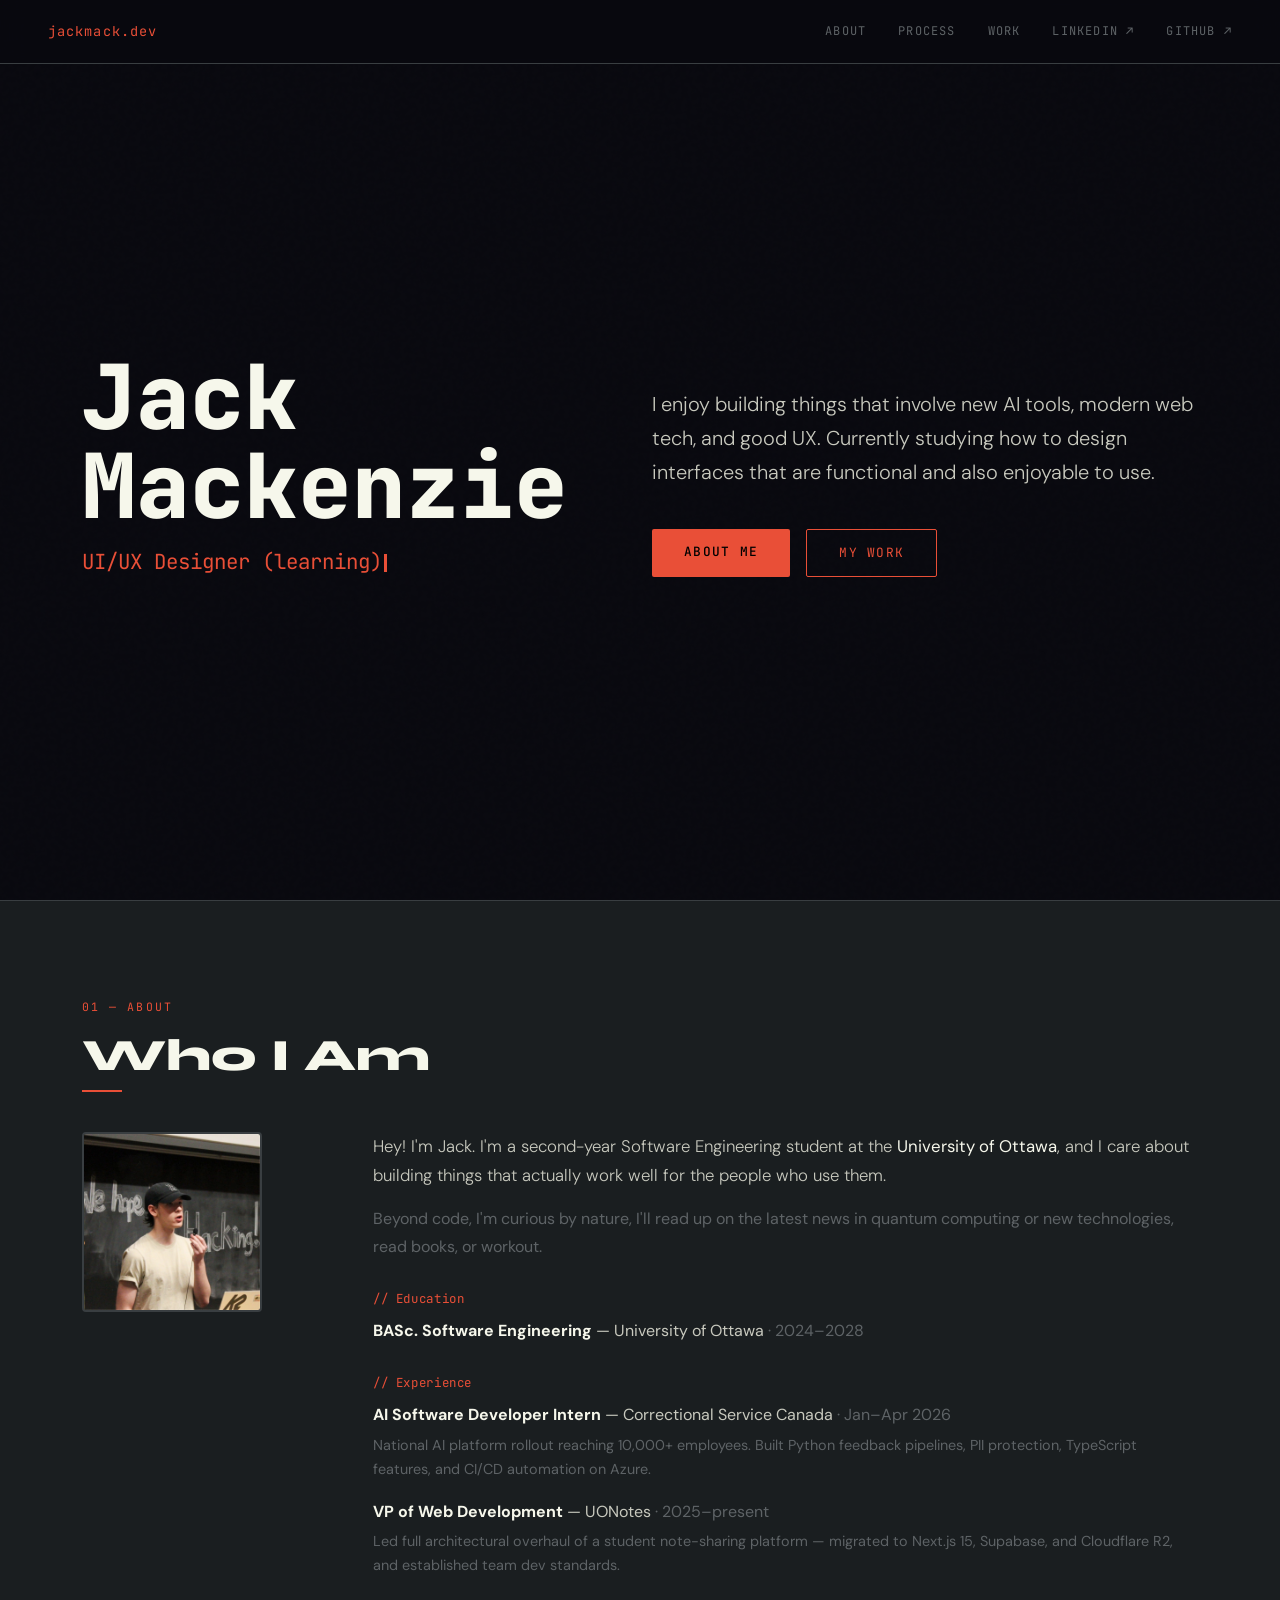
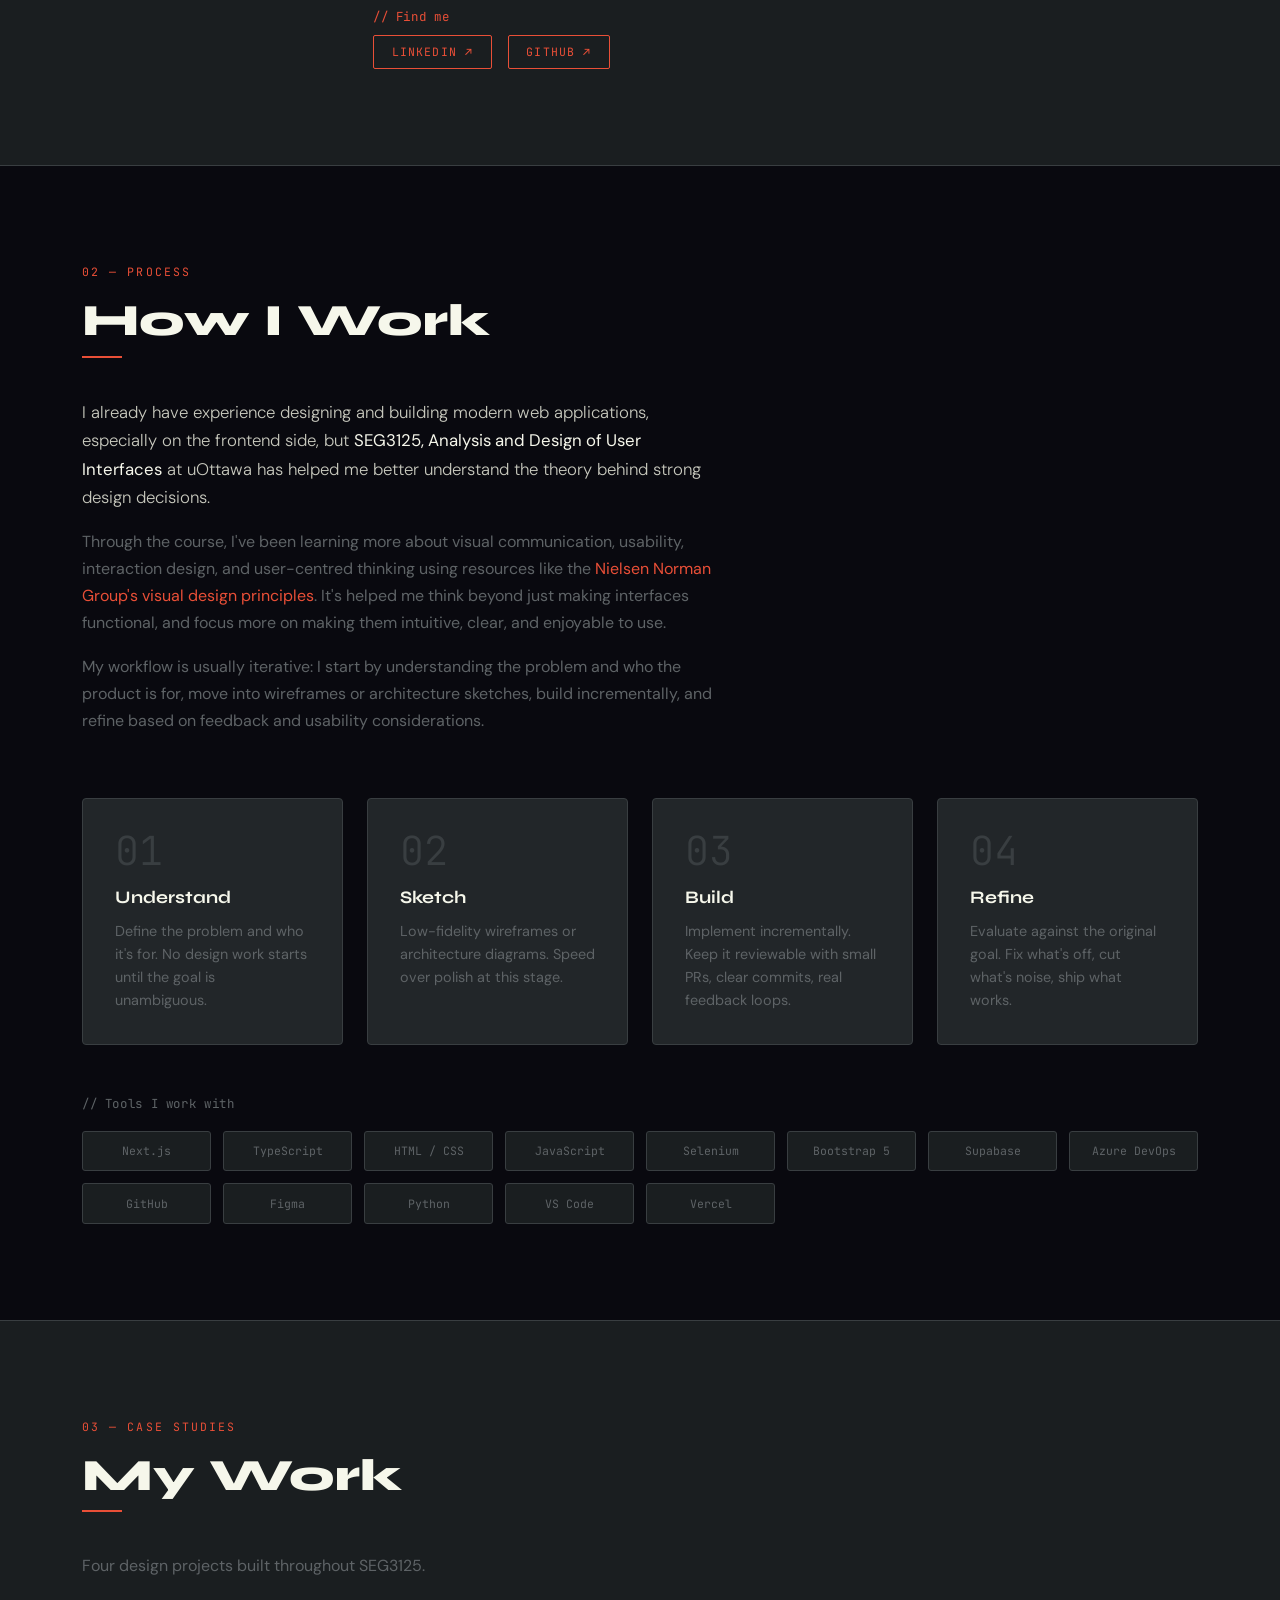
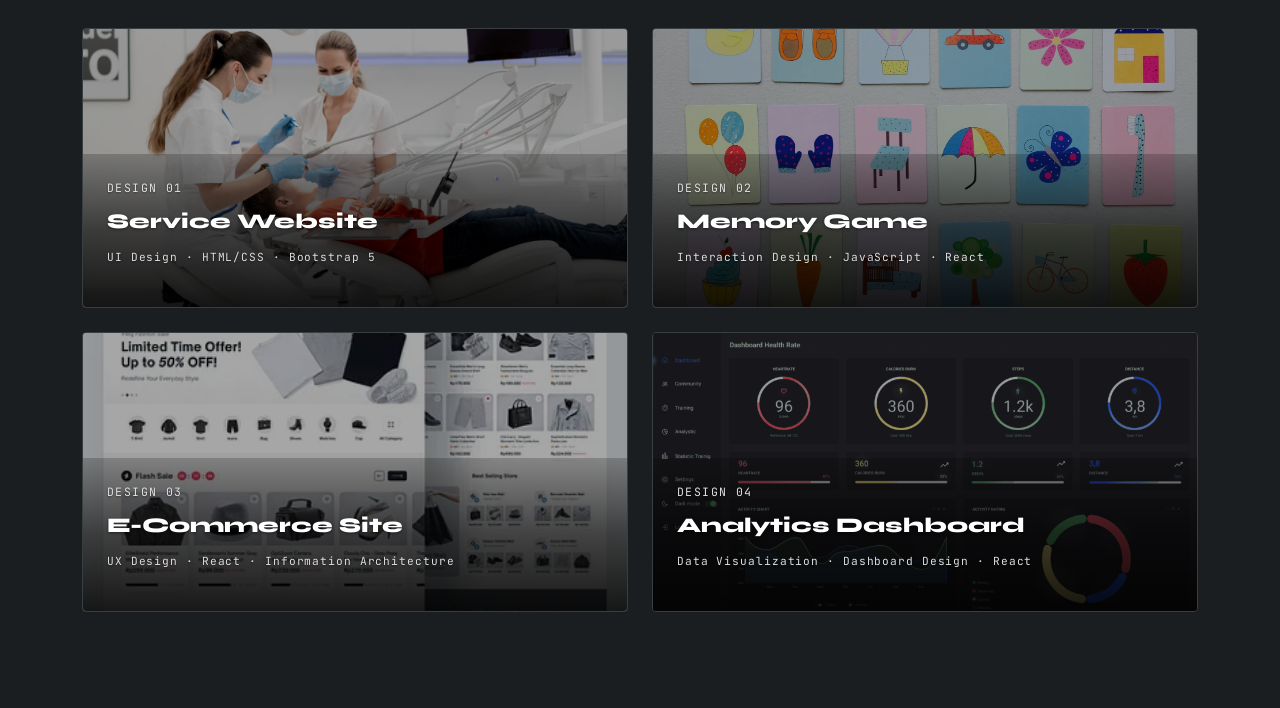
==== index.html @ a43621b4 "Rename index.HTML to index.html" ====
<!DOCTYPE html>
<html lang="en">
<head>
  <meta charset="UTF-8" />
  <meta name="viewport" content="width=device-width, initial-scale=1.0" />
  <title>Jack Mackenzie — UI/UX Portfolio</title>

  <!-- Bootstrap 5 -->
  <link href="https://cdn.jsdelivr.net/npm/bootstrap@5.3.3/dist/css/bootstrap.min.css" rel="stylesheet" />

  <!-- Google Fonts -->
  <link rel="preconnect" href="https://fonts.googleapis.com" />
  <link rel="preconnect" href="https://fonts.gstatic.com" crossorigin />
  <link href="https://fonts.googleapis.com/css2?family=Syne:wght@400;700;800&family=JetBrains+Mono:wght@300;400;500&family=DM+Sans:ital,wght@0,300;0,400;0,500;1,300&display=swap" rel="stylesheet" />

  <!-- Custom styles -->
  <link rel="stylesheet" href="css/styles.css" />
</head>

<body>

<!-- ── NAVBAR ── -->
<nav>
  <div class="nav-logo">jackmack.dev</div>
  <div class="nav-links">
    <a href="#about">About</a>
    <a href="#process">Process</a>
    <a href="#work">Work</a>
    <a href="https://www.linkedin.com/in/jack-mackenzie-/" target="_blank">LinkedIn ↗</a>
    <a href="https://github.com/JackM-1" target="_blank">GitHub ↗</a>
  </div>
</nav>

<!-- ── HERO ── -->
<section id="hero">
  <div class="container">
    <div class="row align-items-center">
      <!-- Left: name + typewriter -->
      <div class="col-lg-6">
        <h1 class="hero-name">Jack<br>Mackenzie</h1>
        <p class="hero-role">
          <span id="typewriter"></span><span class="cursor"></span>
        </p>
      </div>
      <!-- Right: bio + buttons -->
      <div class="col-lg-6">
        <p class="hero-bio">
          I enjoy building things that involve new AI tools, modern web tech, and good UX.
          Currently studying how to design interfaces that are functional and also 
          enjoyable to use.
        </p>
        <div class="d-flex gap-3 flex-wrap">
          <a href="#about" class="btn-accent">About Me</a>
          <a href="#work" class="btn-outline">My Work</a>
        </div>
      </div>
    </div>
  </div>
</section>

<!-- ── ABOUT ── -->
<section id="about">
  <div class="container">
    <p class="section-label">01 — About</p>
    <h2 class="section-title">Who I Am</h2>
    <div class="section-divider"></div>

    <div class="row align-items-start g-5">
      <div class="col-md-3 d-flex justify-content-center justify-content-md-start fade-in">
        <img src="images/profile.png" alt="Jack Mackenzie" class="about-avatar" />
      </div>

      <div class="col-md-9 fade-in">
        <p style="font-size:1.05rem; font-weight:300;">
          Hey! I'm Jack. I'm a second-year Software Engineering student at the
          <strong style="color:var(--heading)">University of Ottawa</strong>, and I care about
          building things that actually work well for the people who use them.
        </p>
        <p style="color:var(--muted);">
          Beyond code, I'm curious by nature, I'll read up on the latest news in quantum computing or new technologies,
          read books, or workout.
        </p>

        <!-- Education -->
        <div class="about-block">
          <p class="mono mb-2" style="color:var(--accent);">// Education</p>
          <p style="margin:0;"><strong style="color:var(--heading)">BASc. Software Engineering</strong> — University of Ottawa <span style="color:var(--muted);">· 2024–2028</span></p>
        </div>

        <!-- Work history -->
        <div class="about-block">
          <p class="mono mb-2" style="color:var(--accent);">// Experience</p>
          <p style="margin:0 0 0.25rem;"><strong style="color:var(--heading)">AI Software Developer Intern</strong> — Correctional Service Canada <span style="color:var(--muted);">· Jan–Apr 2026</span></p>
          <p style="color:var(--muted); font-size:0.9rem; margin:0 0 1rem;">National AI platform rollout reaching 10,000+ employees. Built Python feedback pipelines, PII protection, TypeScript features, and CI/CD automation on Azure.</p>
          <p style="margin:0 0 0.25rem;"><strong style="color:var(--heading)">VP of Web Development</strong> — UONotes <span style="color:var(--muted);">· 2025–present</span></p>
          <p style="color:var(--muted); font-size:0.9rem; margin:0;">Led full architectural overhaul of a student note-sharing platform — migrated to Next.js 15, Supabase, and Cloudflare R2, and established team dev standards.</p>
        </div>

        <!-- Links -->
        <div class="about-block">
          <p class="mono mb-2" style="color:var(--accent);">// Find me</p>
          <div class="d-flex gap-3 flex-wrap">
            <a href="https://www.linkedin.com/in/jack-mackenzie-/" target="_blank" class="btn-outline" style="padding:0.4rem 1.1rem; font-size:0.72rem;">LinkedIn ↗</a>
            <a href="https://github.com/JackM-1" target="_blank" class="btn-outline" style="padding:0.4rem 1.1rem; font-size:0.72rem;">GitHub ↗</a>
          </div>
        </div>
      </div>
    </div>
  </div>
</section>

<!-- ── HOW I WORK ── -->
<section id="process">
  <div class="container">
    <p class="section-label">02 — Process</p>
    <h2 class="section-title">How I Work</h2>
    <div class="section-divider"></div>

    <div class="row mb-5 fade-in">
      <div class="col-lg-7">
        <p style="font-size:1.05rem; font-weight:300; margin-bottom:1rem;">
          I already have experience designing and building modern web applications, especially
          on the frontend side, but
          <strong style="color:var(--heading)">SEG3125, Analysis and Design of User Interfaces</strong>
          at uOttawa has helped me better understand the theory behind strong design decisions.
        </p>
        <p style="color:var(--muted);">
          Through the course, I've been learning more about visual communication,
          usability, interaction design, and user-centred thinking using resources like the
          <a href="https://www.nngroup.com/articles/principles-visual-design/" target="_blank">
          Nielsen Norman Group's visual design principles</a>.
          It's helped me think beyond just making interfaces functional, and focus more on
          making them intuitive, clear, and enjoyable to use.
        </p>
        <p style="color:var(--muted);">
          My workflow is usually iterative: I start by understanding the problem and who the
          product is for, move into wireframes or architecture sketches, build incrementally,
          and refine based on feedback and usability considerations.
        </p>
      </div>
    </div>

    <div class="row g-4 mb-5">
      <div class="col-md-3 fade-in">
        <div class="work-card">
          <div class="work-card-num">01</div>
          <h4>Understand</h4>
          <p>Define the problem and who it's for. No design work starts until the goal is unambiguous.</p>
        </div>
      </div>
      <div class="col-md-3 fade-in">
        <div class="work-card">
          <div class="work-card-num">02</div>
          <h4>Sketch</h4>
          <p>Low-fidelity wireframes or architecture diagrams. Speed over polish at this stage.</p>
        </div>
      </div>
      <div class="col-md-3 fade-in">
        <div class="work-card">
          <div class="work-card-num">03</div>
          <h4>Build</h4>
          <p>Implement incrementally. Keep it reviewable with small PRs, clear commits, real feedback loops.</p>
        </div>
      </div>
      <div class="col-md-3 fade-in">
        <div class="work-card">
          <div class="work-card-num">04</div>
          <h4>Refine</h4>
          <p>Evaluate against the original goal. Fix what's off, cut what's noise, ship what works.</p>
        </div>
      </div>
    </div>

    <div class="fade-in">
      <p class="mono mb-3" style="color:var(--muted);">// Tools I work with</p>
      <div class="tool-grid">
        <div class="tool-item">Next.js</div>
        <div class="tool-item">TypeScript</div>
        <div class="tool-item">HTML / CSS</div>
        <div class="tool-item">JavaScript</div>
        <div class="tool-item">Selenium</div>
        <div class="tool-item">Bootstrap 5</div>
        <div class="tool-item">Supabase</div>
        <div class="tool-item">Azure DevOps</div>
        <div class="tool-item">GitHub</div>
        <div class="tool-item">Figma</div>
        <div class="tool-item">Python</div>
        <div class="tool-item">VS Code</div>
        <div class="tool-item">Vercel</div>
      </div>
    </div>
  </div>
</section>

<!-- ── CASE STUDIES ── -->
<section id="work">
  <div class="container">
    <p class="section-label">03 — Case Studies</p>
    <h2 class="section-title">My Work</h2>
    <div class="section-divider"></div>
    <p class="fade-in" style="color:var(--muted); max-width:500px; margin-bottom:3rem;">
      Four design projects built throughout SEG3125.
    </p>

    <div class="row g-4">
      <!-- Design 1: Service Website -->
      <div class="col-md-6 fade-in">
        <div class="case-card">
          <a href="coming-soon.html" class="case-link">
            <img src="images/dentist.png" alt="Service website placeholder" class="case-img">
            <div class="case-content">
              <p class="case-num">DESIGN 01</p>
              <p class="case-title">Service Website</p>
              <p class="case-type">UI Design · HTML/CSS · Bootstrap 5</p>
            </div>
          </a>
        </div>
      </div>

      <!-- Design 2: Memory Game -->
      <div class="col-md-6 fade-in">
        <div class="case-card">
          <a href="coming-soon.html" class="case-link">
            <img src="images/memory.png" alt="Memory game placeholder" class="case-img">
            <div class="case-content">
              <p class="case-num">DESIGN 02</p>
              <p class="case-title">Memory Game</p>
              <p class="case-type">Interaction Design · JavaScript · React</p>
            </div>
          </a>
        </div>
      </div>

      <!-- Design 3: E-Commerce Site -->
      <div class="col-md-6 fade-in">
        <div class="case-card">
          <a href="coming-soon.html" class="case-link">
            <img src="images/ecom.png" alt="E-commerce site placeholder" class="case-img">
            <div class="case-content">
              <p class="case-num">DESIGN 03</p>
              <p class="case-title">E-Commerce Site</p>
              <p class="case-type">UX Design · React · Information Architecture</p>
            </div>
          </a>
        </div>
      </div>

      <!-- Design 4: Analytics Dashboard -->
      <div class="col-md-6 fade-in">
        <div class="case-card">
          <a href="coming-soon.html" class="case-link">
            <img src="images/dashboard.png" alt="Analytics dashboard placeholder" class="case-img">
            <div class="case-content">
              <p class="case-num">DESIGN 04</p>
              <p class="case-title">Analytics Dashboard</p>
              <p class="case-type">Data Visualization · Dashboard Design · React</p>
            </div>
          </a>
        </div>
      </div>
    </div>
  </div>
</section>

<!-- Bootstrap 5 JS -->
<script src="https://cdn.jsdelivr.net/npm/bootstrap@5.3.3/dist/js/bootstrap.bundle.min.js"></script>

<!-- Custom JS -->
<script src="js/main.js"></script>

</body>
</html>
---- css/styles.css ----
/* ─── CSS VARIABLES ─── */
:root {
  --bg:        #09090f;
  --surface:   #1a1e20;
  --surface2:  #222629;
  --border:    #393e41;
  --accent:    #e94f37;
  --accent2:   #f6f7eb;
  --text:      #c8c9be;
  --muted:     #5e6366;
  --heading:   #f6f7eb;

  --font-display: 'Syne', sans-serif;
  --font-body:    'DM Sans', sans-serif;
  --font-mono:    'JetBrains Mono', monospace;
}

/* ─── BASE ─── */
*, *::before, *::after { box-sizing: border-box; }

html { scroll-behavior: smooth; }

body {
  background-color: var(--bg);
  color: var(--text);
  font-family: var(--font-body);
  font-size: 1rem;
  line-height: 1.7;
  overflow-x: hidden;
}

/* Subtle noise-grain overlay */
body::before {
  content: '';
  position: fixed;
  inset: 0;
  background-image: url("data:image/svg+xml,%3Csvg viewBox='0 0 200 200' xmlns='http://www.w3.org/2000/svg'%3E%3Cfilter id='n'%3E%3CfeTurbulence type='fractalNoise' baseFrequency='0.85' numOctaves='4' stitchTiles='stitch'/%3E%3C/filter%3E%3Crect width='100%25' height='100%25' filter='url(%23n)' opacity='0.03'/%3E%3C/svg%3E");
  pointer-events: none;
  z-index: 0;
  opacity: 0.4;
}

h1, h2, h3, h4 {
  font-family: var(--font-display);
  color: var(--heading);
}

a { color: var(--accent); text-decoration: none; }
a:hover { color: #fff; }

.mono {
  font-family: var(--font-mono);
  font-size: 0.78rem;
  letter-spacing: 0.05em;
}

/* ─── SCROLLBAR ─── */
::-webkit-scrollbar { width: 4px; }
::-webkit-scrollbar-track { background: var(--bg); }
::-webkit-scrollbar-thumb { background: var(--border); border-radius: 2px; }

/* ─── NAV ─── */
nav {
  position: fixed;
  top: 0; left: 0; right: 0;
  z-index: 999;
  display: flex;
  justify-content: space-between;
  align-items: center;
  padding: 1.25rem 3rem;
  background: rgba(9,9,15,0.75);
  backdrop-filter: blur(14px);
  border-bottom: 1px solid var(--border);
}

.nav-logo {
  font-family: var(--font-mono);
  font-size: 0.85rem;
  color: var(--accent);
  letter-spacing: 0.08em;
}

.nav-links { display: flex; gap: 2rem; }

.nav-links a {
  font-family: var(--font-mono);
  font-size: 0.75rem;
  color: var(--muted);
  letter-spacing: 0.1em;
  text-transform: uppercase;
  transition: color 0.2s;
}

.nav-links a:hover { color: var(--accent); }

/* ─── HERO ─── */
#hero {
  min-height: 100vh;
  display: flex;
  align-items: center;
  padding: 8rem 0 4rem;
  position: relative;
  overflow: hidden;
}

.hero-name {
  font-family: var(--font-mono);
  font-size: clamp(3rem, 7vw, 7rem);
  font-weight: 800;
  line-height: 1.0;
  margin-bottom: 0.75rem;
  color: var(--heading);
}

.hero-role {
  font-family: var(--font-mono);
  font-size: 1.3rem;
  color: var(--accent);
  margin-bottom: 2rem;
}

#typewriter {
  color: var(--accent) !important;
  -webkit-text-fill-color: var(--accent) !important;
}

.hero-role span { color: var(--accent2); }

.hero-bio {
  font-size: 1.25rem;
  color: var(--text);
  max-width: 580px;
  font-weight: 300;
  margin-bottom: 2.5rem;
}

.btn-accent {
  background: var(--accent);
  color: #000;
  font-family: var(--font-mono);
  font-size: 0.8rem;
  font-weight: 500;
  letter-spacing: 0.1em;
  text-transform: uppercase;
  padding: 0.75rem 2rem;
  border: none;
  border-radius: 2px;
  transition: all 0.2s;
  cursor: pointer;
  display: inline-block;
}

.btn-accent:hover {
  background: #fff;
  color: #000;
  transform: translateY(-2px);
}

.btn-outline {
  background: transparent;
  color: var(--accent);
  font-family: var(--font-mono);
  font-size: 0.8rem;
  letter-spacing: 0.1em;
  text-transform: uppercase;
  padding: 0.75rem 2rem;
  border: 1px solid var(--accent);
  border-radius: 2px;
  transition: all 0.2s;
  cursor: pointer;
  text-decoration: none;
  display: inline-block;
}

.btn-outline:hover {
  background: var(--accent);
  color: #000;
}

/* ─── SECTION SHARED ─── */
section { padding: 6rem 0; position: relative; }

.section-label {
  font-family: var(--font-mono);
  font-size: 0.72rem;
  color: var(--accent);
  letter-spacing: 0.18em;
  text-transform: uppercase;
  margin-bottom: 0.75rem;
}

.section-title {
  font-size: clamp(2rem, 4vw, 2.8rem);
  font-weight: 800;
  margin-bottom: 0.5rem;
}

.section-divider {
  width: 40px;
  height: 2px;
  background: var(--accent);
  margin-bottom: 2.5rem;
}

/* ─── ABOUT ─── */
#about {
  background: var(--surface);
  border-top: 1px solid var(--border);
  border-bottom: 1px solid var(--border);
}

.about-avatar {
  width: 180px;
  height: 180px;
  border-radius: 4px;
  border: 2px solid var(--border);
  object-fit: cover;
  flex-shrink: 0;
}

.tag-list { display: flex; flex-wrap: wrap; gap: 0.5rem; margin-top: 1.5rem; }

.about-block { margin-top: 1.75rem; }

.tag {
  font-family: var(--font-mono);
  font-size: 0.7rem;
  color: var(--heading);
  border: 1px solid rgba(246,247,235,0.2);
  background: rgba(246,247,235,0.05);
  padding: 0.2rem 0.7rem;
  border-radius: 2px;
  letter-spacing: 0.05em;
}

/* ─── HOW I WORK ─── */
.work-card {
  background: var(--surface2);
  border: 1px solid var(--border);
  border-radius: 4px;
  padding: 2rem;
  height: 100%;
  transition: border-color 0.25s, transform 0.25s;
}

.work-card:hover {
  border-color: var(--accent);
  transform: translateY(-4px);
}

.work-card-num {
  font-family: var(--font-mono);
  font-size: 2.5rem;
  font-weight: 300;
  color: var(--border);
  line-height: 1;
  margin-bottom: 1rem;
}

.work-card h4 {
  font-size: 1.1rem;
  font-weight: 700;
  margin-bottom: 0.75rem;
}

.work-card p {
  font-size: 0.9rem;
  color: var(--muted);
  line-height: 1.6;
  margin: 0;
}

.tool-grid {
  display: grid;
  grid-template-columns: repeat(auto-fill, minmax(120px, 1fr));
  gap: 0.75rem;
  margin-top: 1rem;
}

.tool-item {
  background: var(--surface);
  border: 1px solid var(--border);
  border-radius: 3px;
  padding: 0.6rem 1rem;
  font-family: var(--font-mono);
  font-size: 0.72rem;
  color: var(--muted);
  text-align: center;
  transition: all 0.2s;
}

.tool-item:hover {
  border-color: var(--accent);
  color: var(--accent);
}

/* ─── CASE STUDIES (legibility improved) ─── */
#work {
  background: var(--surface);
  border-top: 1px solid var(--border);
}

.case-card {
  position: relative;
  background: var(--surface2);
  border: 1px solid var(--border);
  border-radius: 4px;
  overflow: hidden;
  transition: all 0.3s;
  height: 280px;
}

/* Optional dark overlay over whole image for better text contrast */
.case-card::before {
  content: '';
  position: absolute;
  inset: 0;
  background: rgba(0, 0, 0, 0.35); /* darkens image slightly */
  z-index: 1;
  pointer-events: none;
}

.case-link {
  display: block;
  position: relative;
  width: 100%;
  height: 100%;
  text-decoration: none;
}

.case-img {
  width: 100%;
  height: 100%;
  object-fit: cover;
  display: block;
  transition: transform 0.3s ease;
}

.case-card:hover .case-img {
  transform: scale(1.02);
}

.case-card:hover {
  border-color: var(--accent);
  transform: translateY(-4px);
}

.case-content {
  position: absolute;
  bottom: 0;
  left: 0;
  right: 0;
  padding: 1.5rem;
  /* Stronger gradient overlay at bottom */
  background: linear-gradient(to top, rgba(0,0,0,0.85) 0%, rgba(0,0,0,0.6) 50%, rgba(0,0,0,0.2) 100%);
  pointer-events: none;
  z-index: 2;
}

.case-num {
  font-family: var(--font-mono);
  font-size: 0.72rem;
  color: #e0e0e0;
  letter-spacing: 0.12em;
  margin-bottom: 0.4rem;
  text-shadow: 0 1px 2px rgba(0,0,0,0.4);
}

.case-title {
  font-family: var(--font-display);
  font-size: 1.3rem;
  font-weight: 800;
  color: #ffffff;
  margin-bottom: 0.5rem;
  text-shadow: 0 1px 3px rgba(0,0,0,0.5);
}

.case-type {
  font-family: var(--font-mono);
  font-size: 0.7rem;
  color: #dddddd;
  letter-spacing: 0.08em;
  text-shadow: 0 1px 2px rgba(0,0,0,0.4);
}

/* ─── COMING SOON PAGE STYLES ─── */
.coming-soon {
  min-height: 100vh;
  display: flex;
  align-items: center;
  justify-content: center;
  padding: 2rem;
}

.coming-soon .container {
  text-align: center;
  max-width: 700px;
  position: relative;
  z-index: 1;
}

.coming-soon h1 {
  font-family: var(--font-display);
  font-size: clamp(2rem, 8vw, 4rem);
  color: var(--heading);
  margin-bottom: 1rem;
  font-weight: 800;
}

.coming-soon .accent {
  color: var(--accent);
}

.coming-soon p {
  font-size: 1rem;
  margin: 1.5rem 0 2rem;
  color: var(--text);
  line-height: 1.6;
}

.coming-soon .btn {
  background: var(--accent);
  color: #000;
  font-family: var(--font-mono);
  font-size: 0.8rem;
  letter-spacing: 0.1em;
  text-transform: uppercase;
  padding: 0.75rem 2rem;
  text-decoration: none;
  border-radius: 2px;
  transition: 0.2s;
  font-weight: 500;
  display: inline-block;
}

.coming-soon .btn:hover {
  background: #fff;
  transform: translateY(-2px);
}

.coming-soon .divider {
  width: 40px;
  height: 2px;
  background: var(--accent);
  margin: 1.5rem auto 0;
}

/* ─── ANIMATIONS ─── */
.fade-in {
  opacity: 0;
  transform: translateY(24px);
  transition: opacity 0.6s ease, transform 0.6s ease;
}

.fade-in.visible {
  opacity: 1;
  transform: translateY(0);
}

.cursor {
  display: inline-block;
  width: 3px;
  height: 0.85em;
  background: var(--accent);
  vertical-align: middle;
  margin-left: 2px;
  animation: blink 1s step-end infinite;
}

@keyframes blink { 50% { opacity: 0; } }

/* ─── RESPONSIVE ─── */
@media (max-width: 768px) {
  nav { padding: 1rem 1.5rem; }
  .nav-links { gap: 1.25rem; }
  .nav-links a { font-size: 0.68rem; }
  section { padding: 4rem 0; }
  .case-card { height: 220px; }
}

@media (max-width: 576px) {
  .nav-links { display: none; }
}
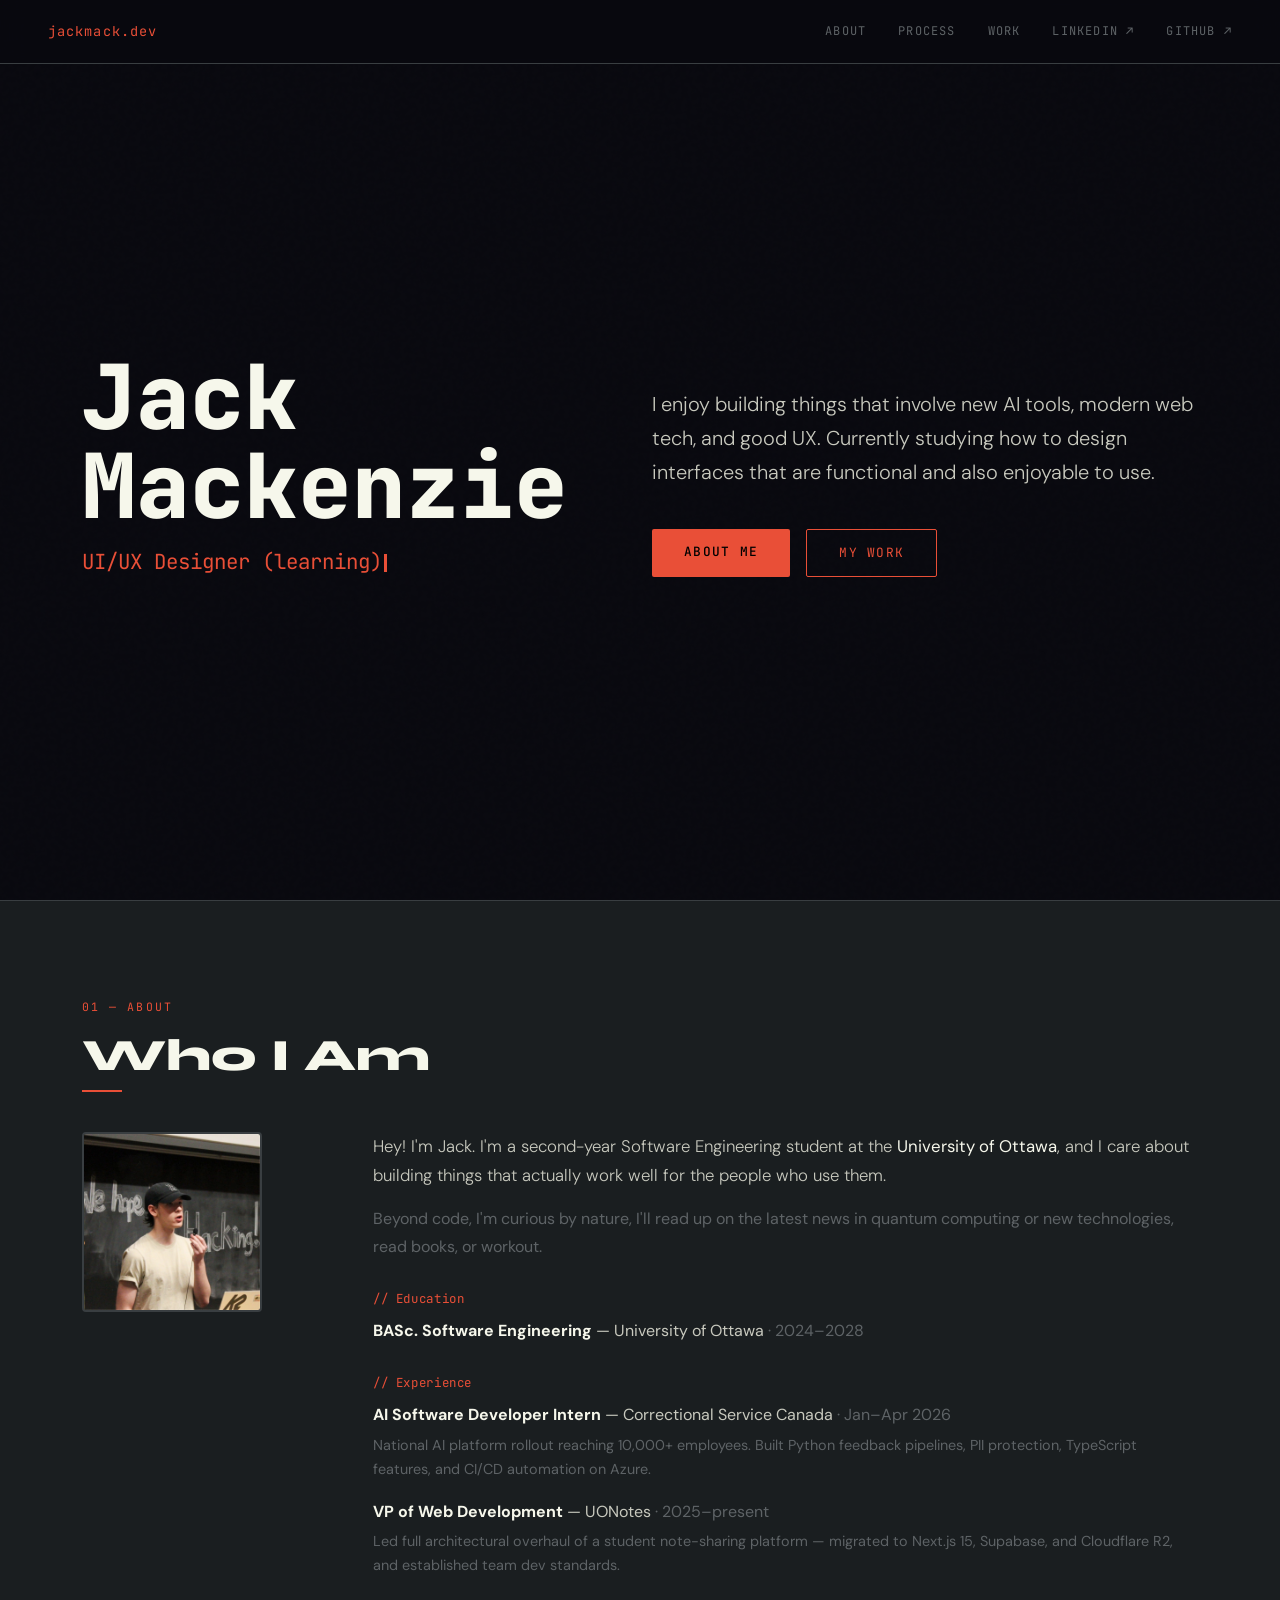
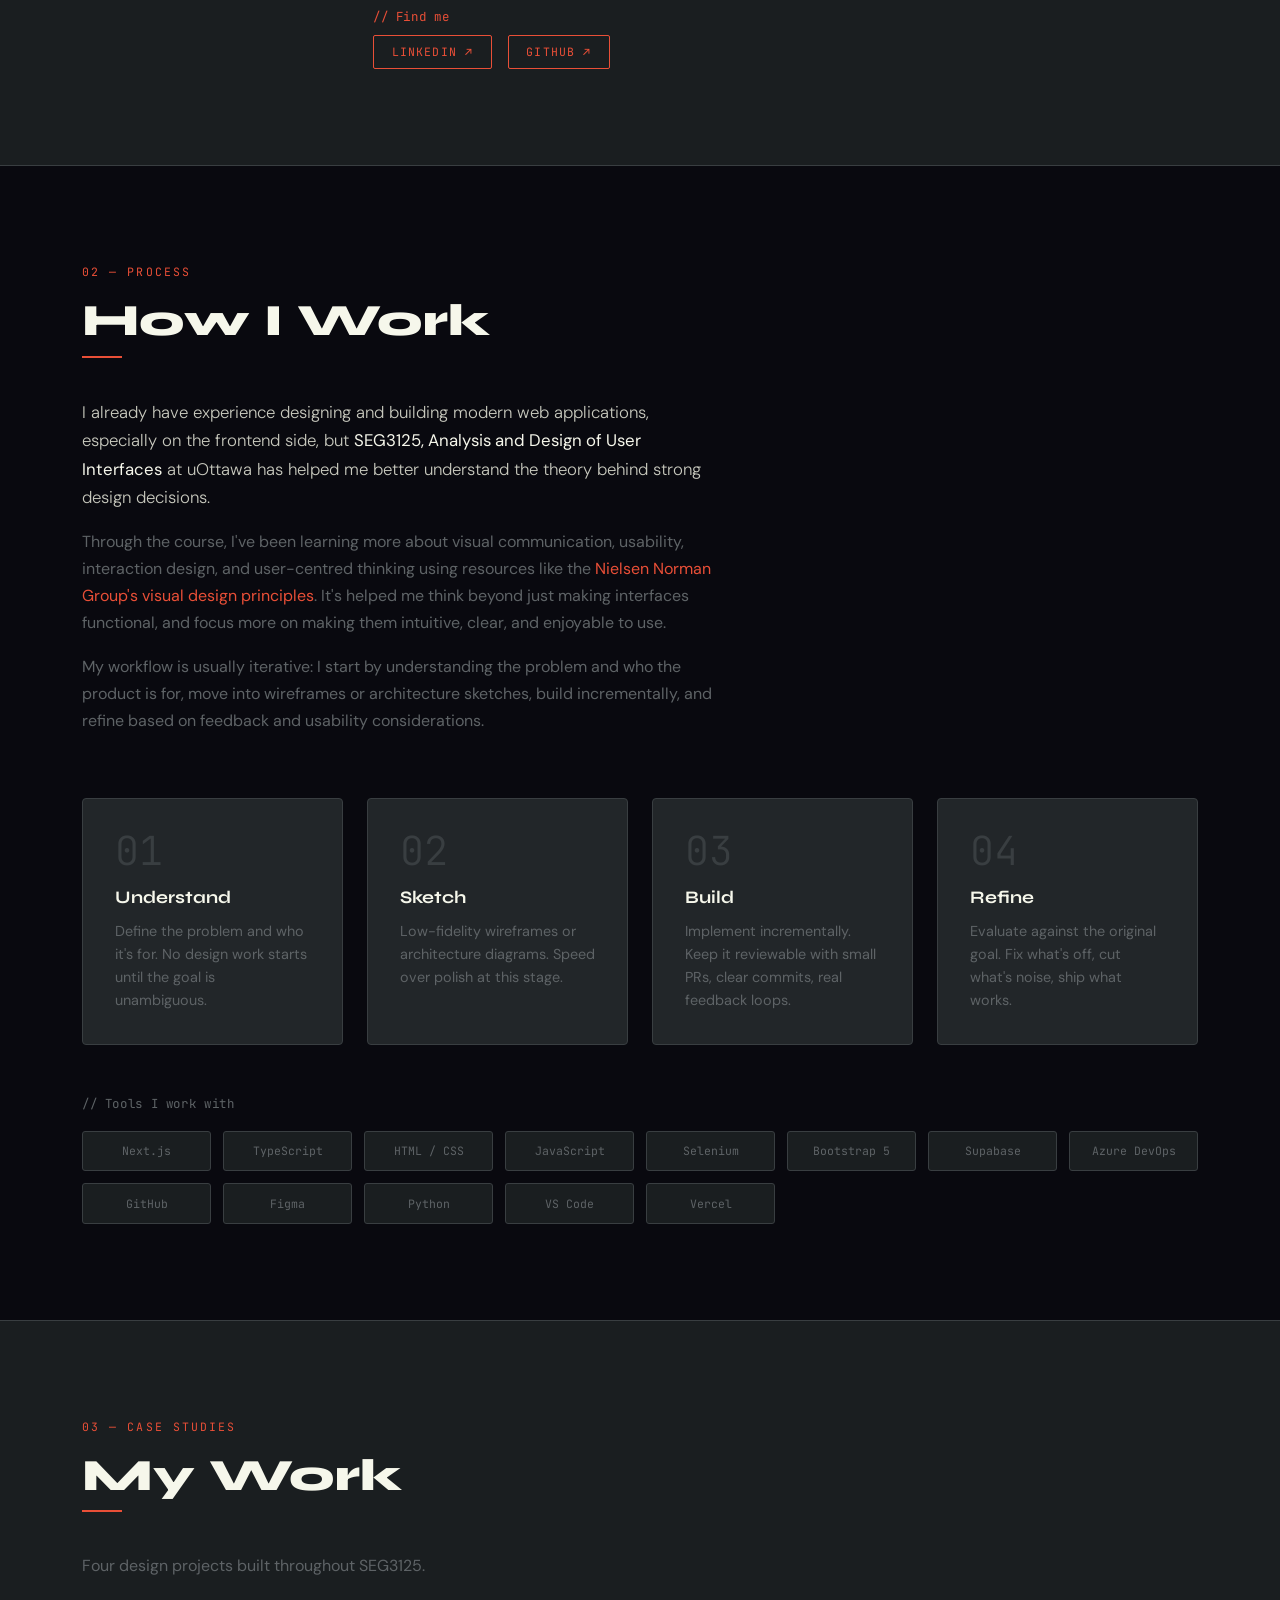
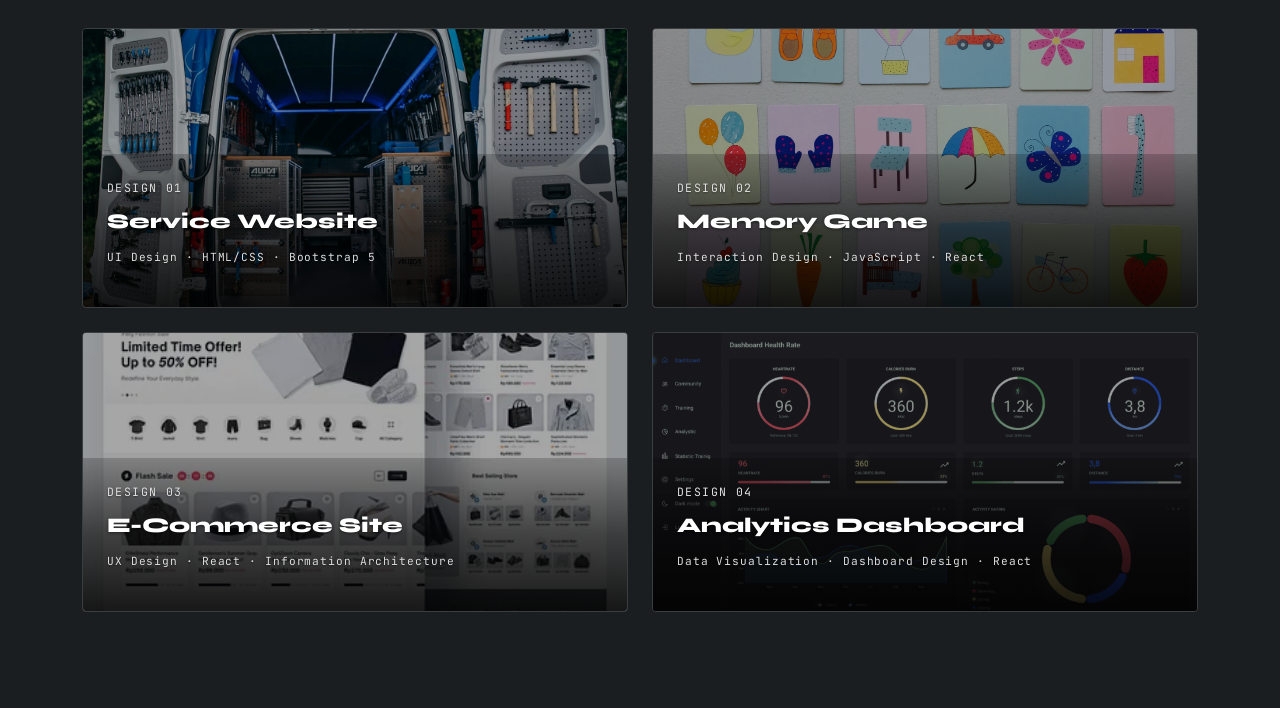
==== commit a9197d90: "link service website to cycleworks vercel" ====
--- a/index.html
+++ b/index.html
@@ -206,8 +206,8 @@
       <!-- Design 1: Service Website -->
       <div class="col-md-6 fade-in">
         <div class="case-card">
-          <a href="coming-soon.html" class="case-link">
-            <img src="images/dentist.png" alt="Service website placeholder" class="case-img">
+          <a href="https://cycleworks.vercel.app/" target="_blank" class="case-link">
+            <img src="images/bikeRepairVan.jpg" alt="Service website placeholder" class="case-img">
             <div class="case-content">
               <p class="case-num">DESIGN 01</p>
               <p class="case-title">Service Website</p>
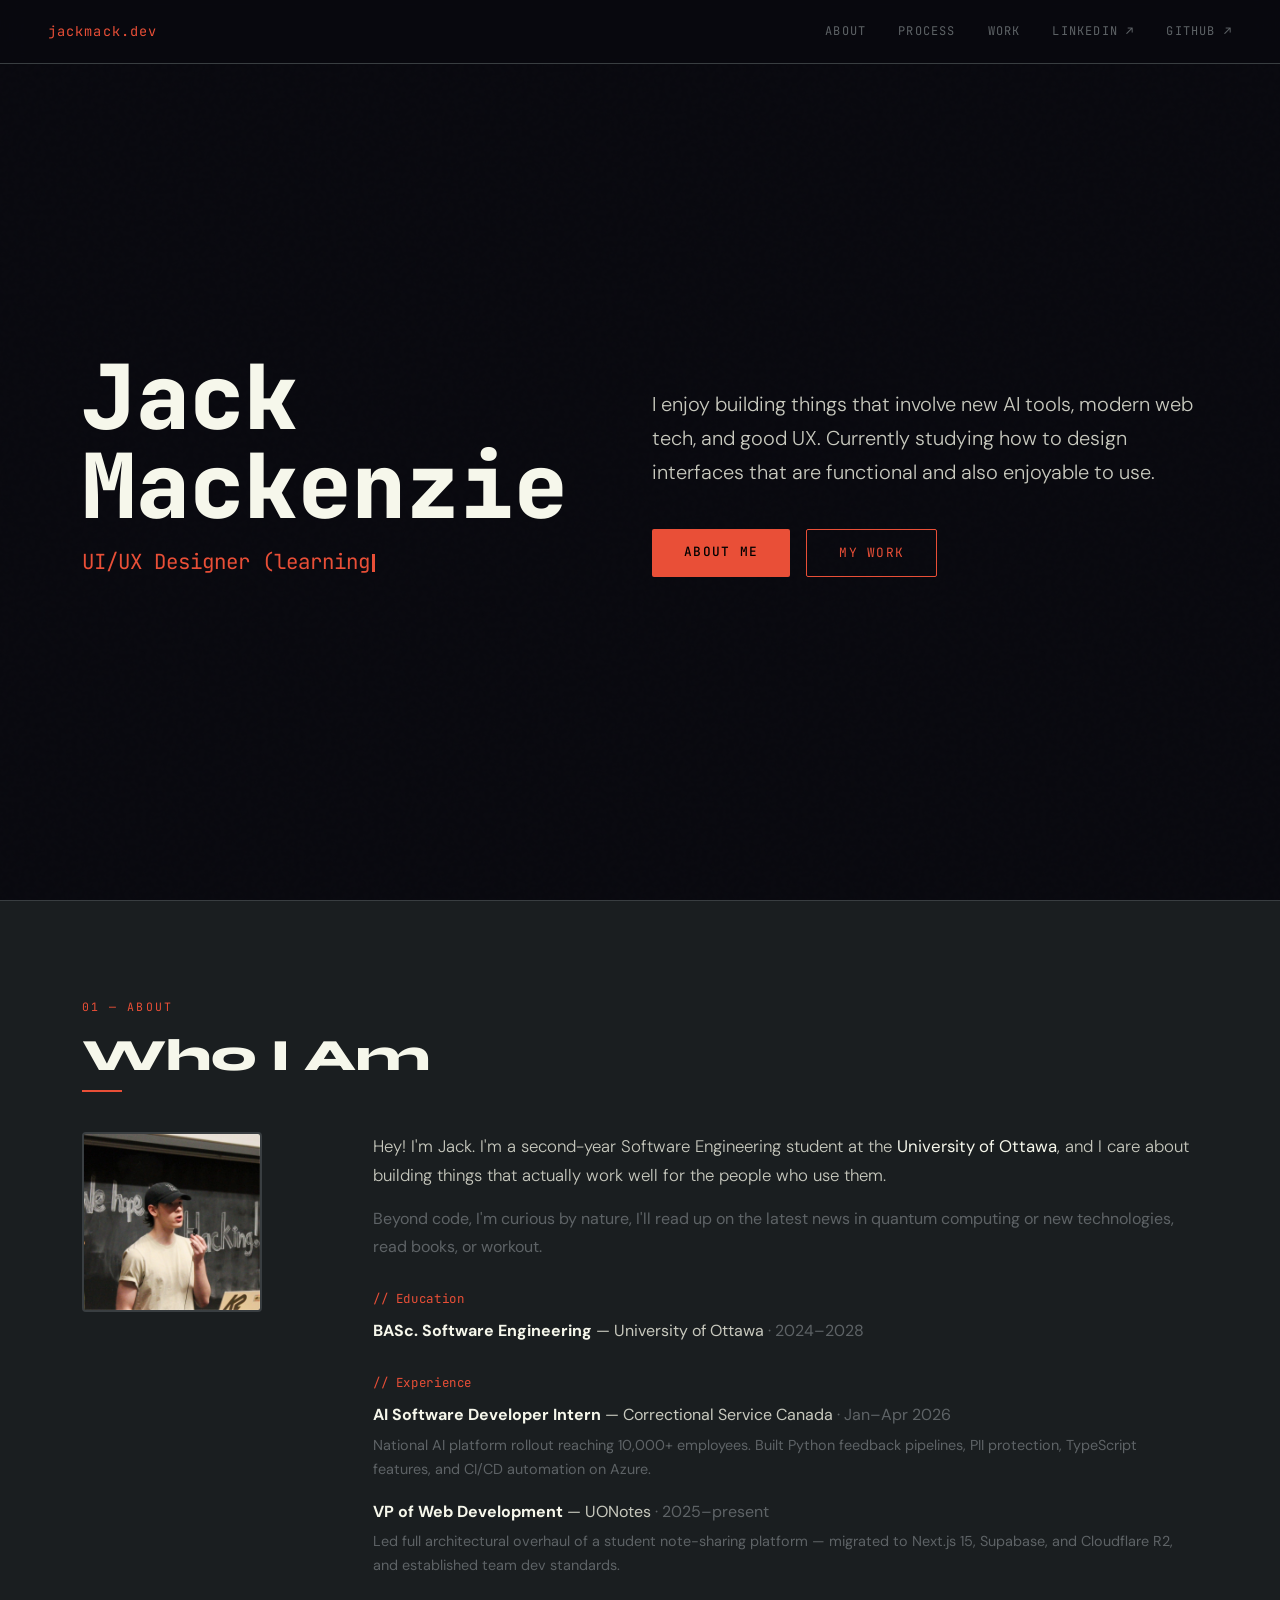
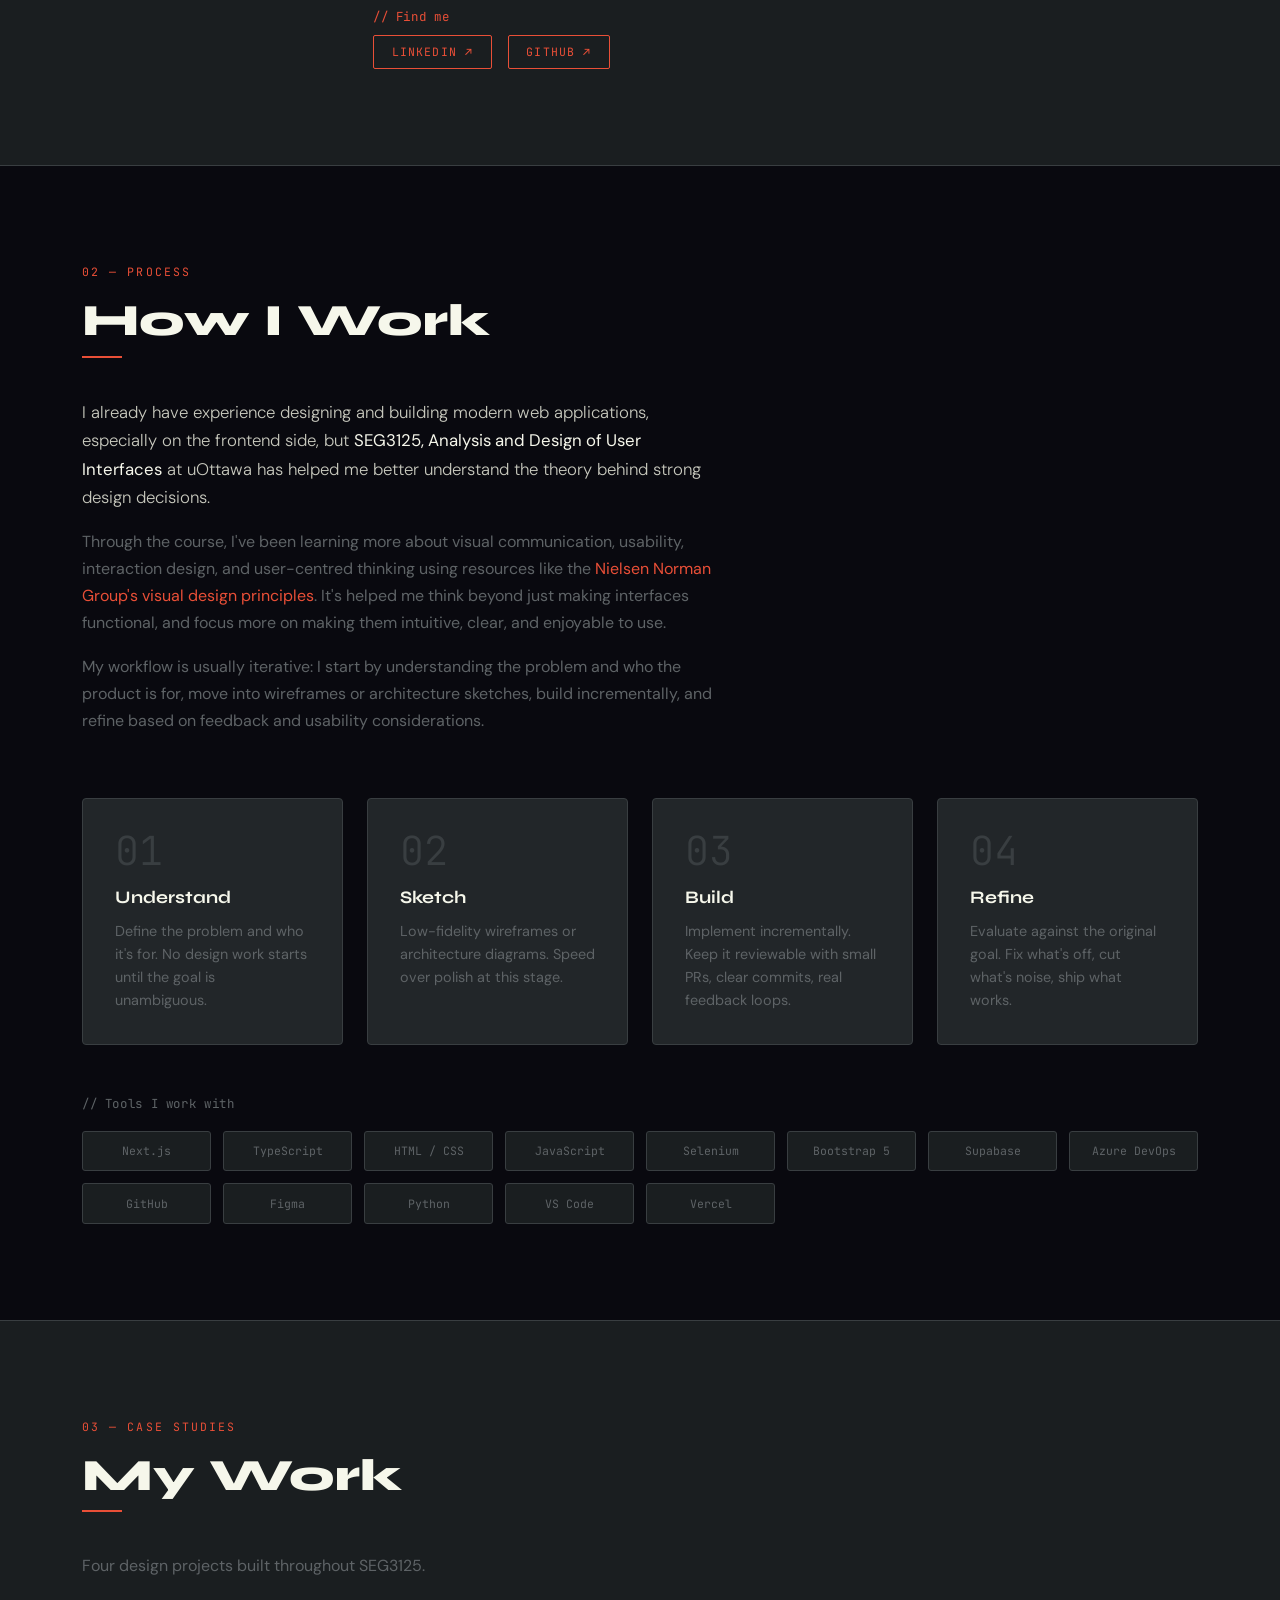
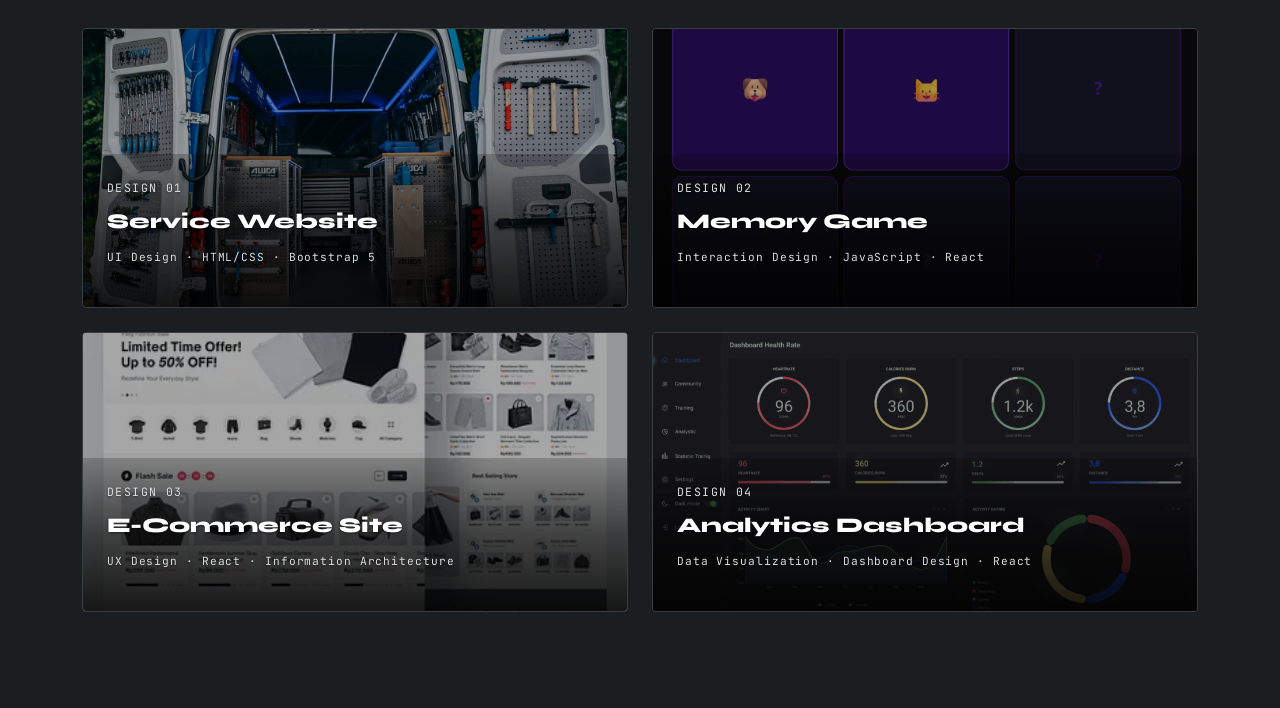
==== commit 716d1ec9: "Update index.html" ====
--- a/index.html
+++ b/index.html
@@ -220,7 +220,7 @@
       <!-- Design 2: Memory Game -->
       <div class="col-md-6 fade-in">
         <div class="case-card">
-          <a href="coming-soon.html" class="case-link">
+          <a href="https://match-madness-zeta.vercel.app/" target="_blank" class="case-link">
             <img src="images/memory.png" alt="Memory game placeholder" class="case-img">
             <div class="case-content">
               <p class="case-num">DESIGN 02</p>
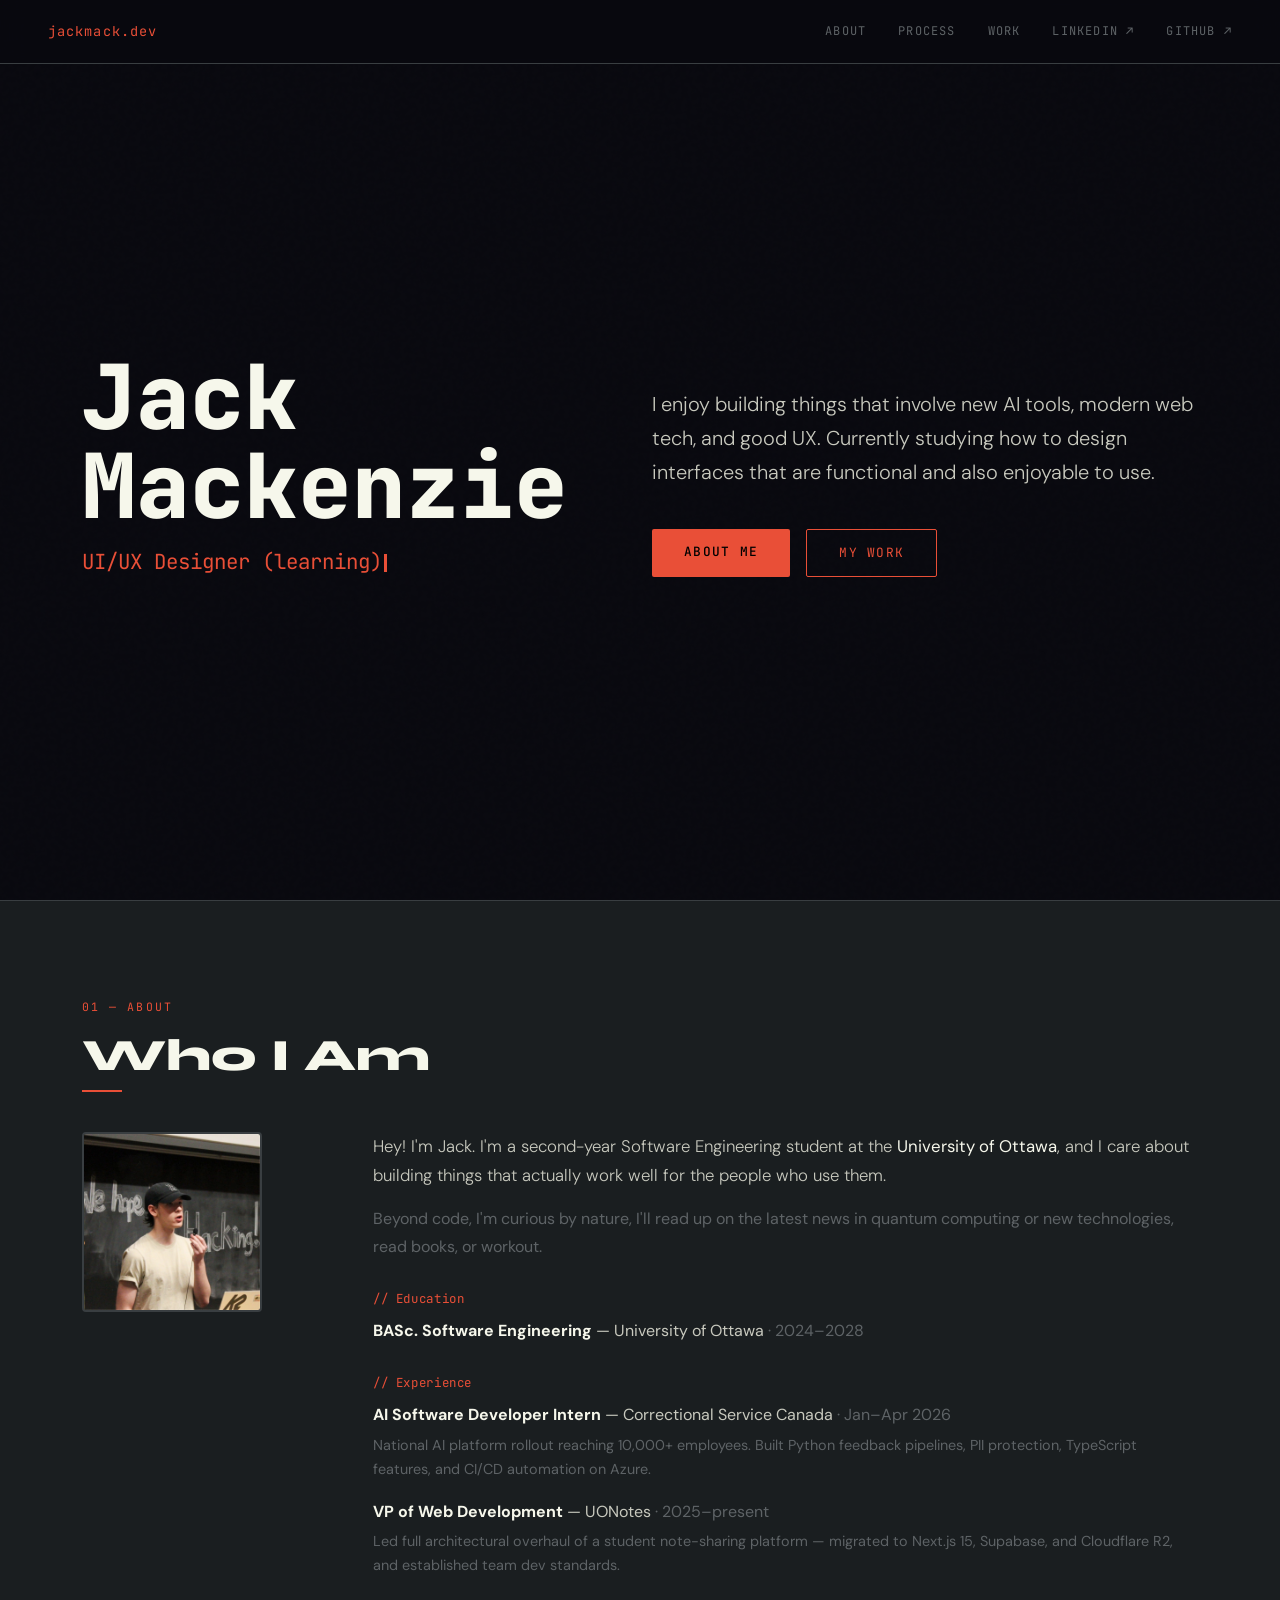
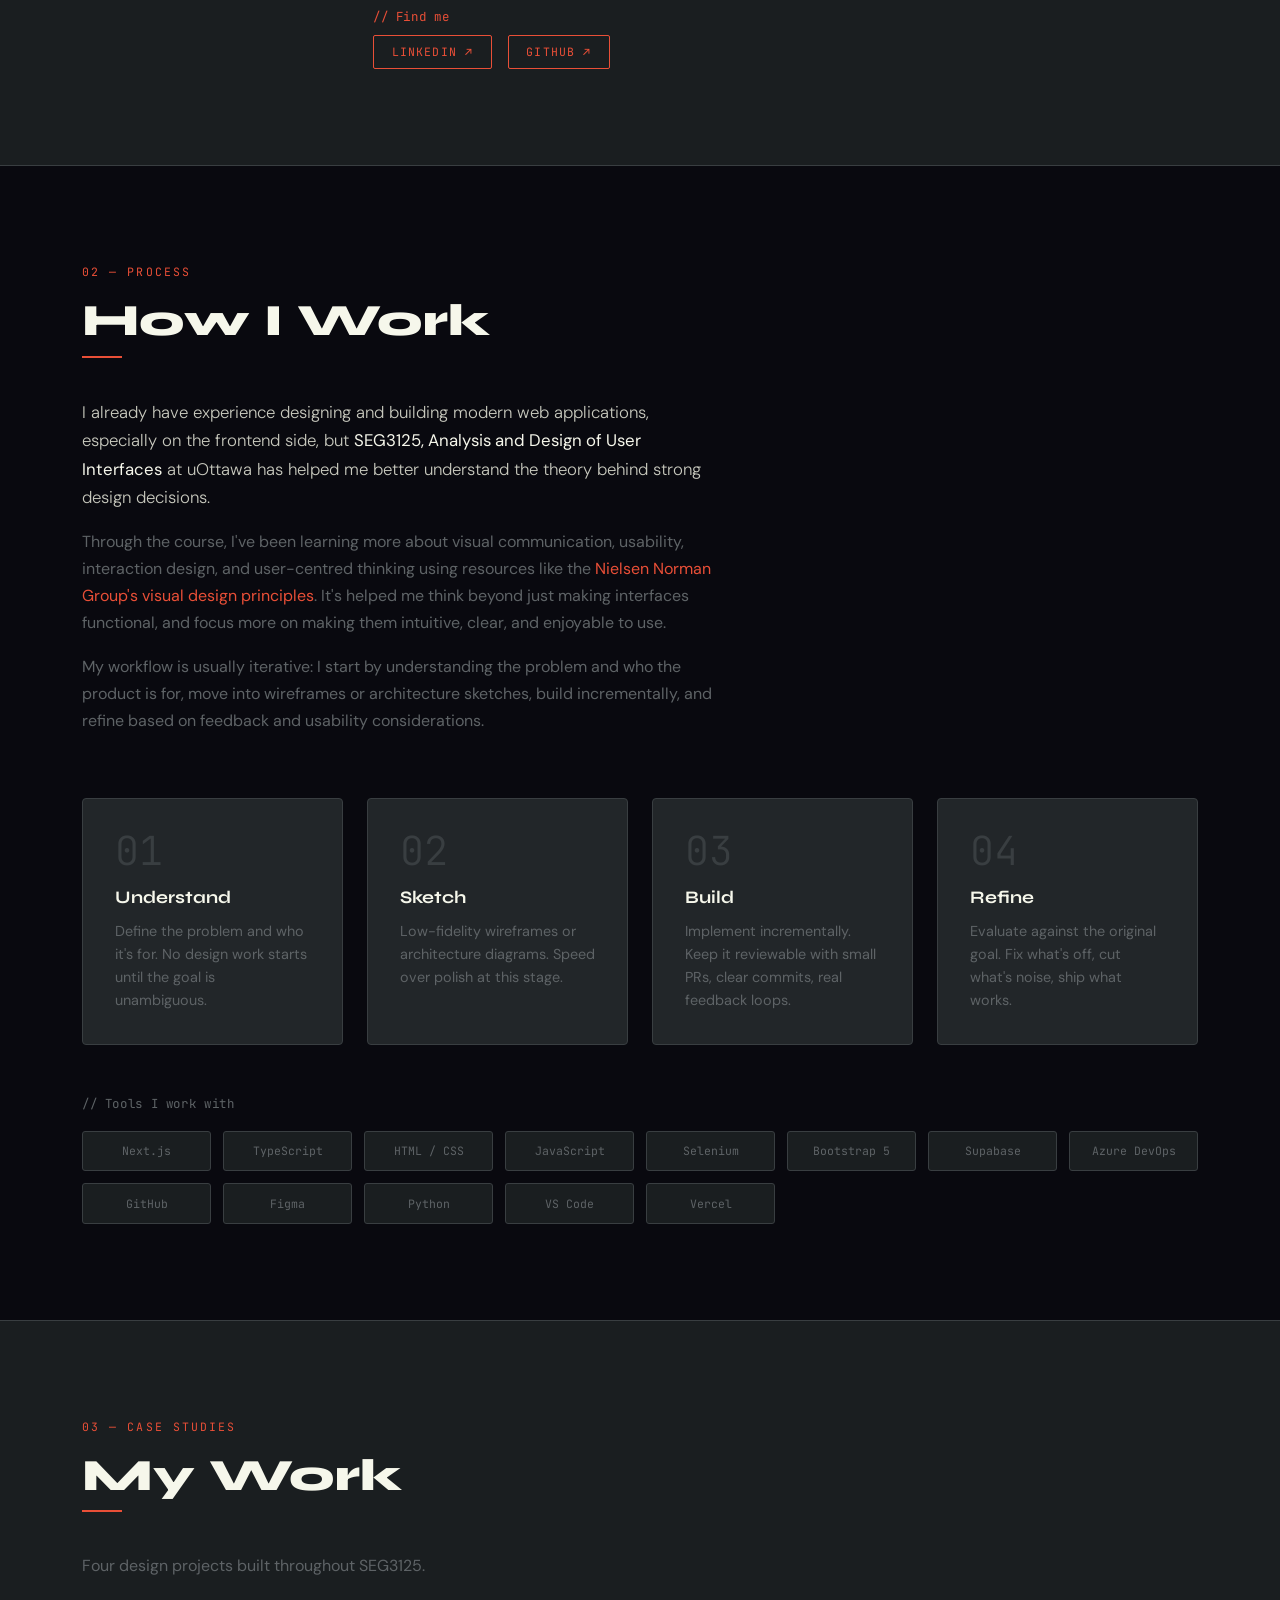
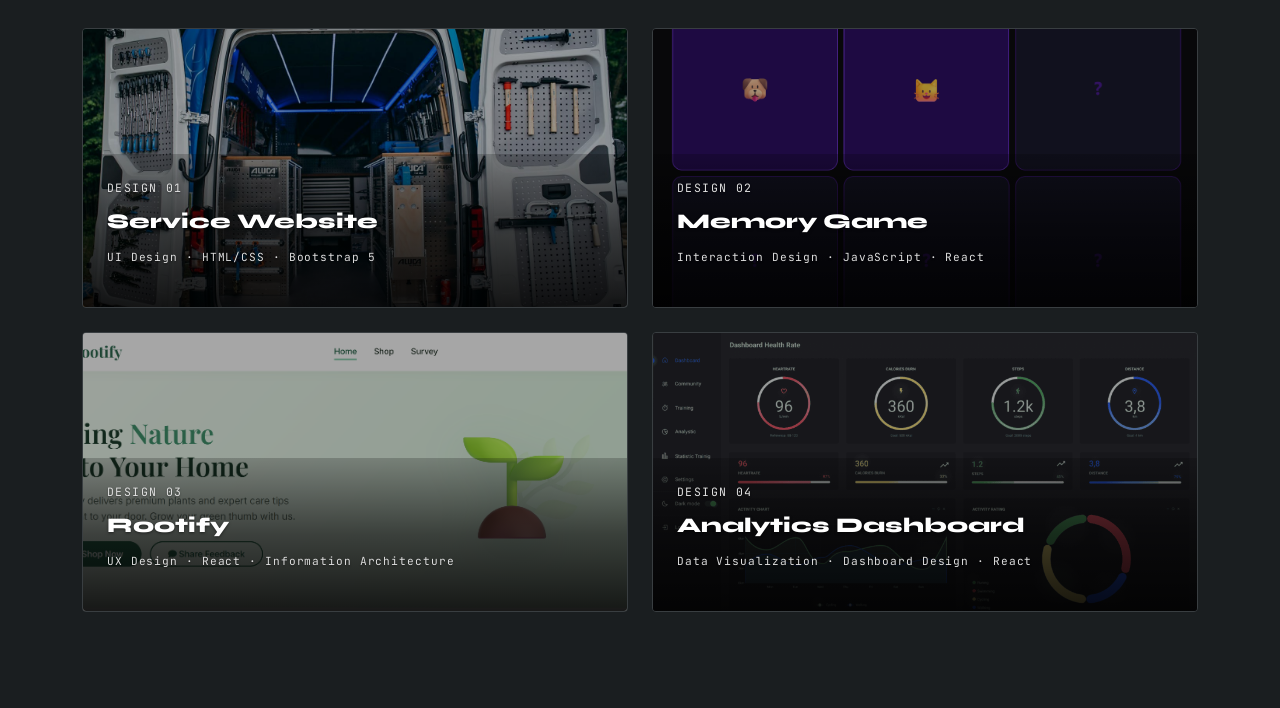
==== commit 9790bd78: "Update E-Commerce site link and title" ====
--- a/index.html
+++ b/index.html
@@ -234,11 +234,11 @@
       <!-- Design 3: E-Commerce Site -->
       <div class="col-md-6 fade-in">
         <div class="case-card">
-          <a href="coming-soon.html" class="case-link">
+          <a href="https://rootify-seven.vercel.app/" target="_blank" class="case-link">
             <img src="images/ecom.png" alt="E-commerce site placeholder" class="case-img">
             <div class="case-content">
               <p class="case-num">DESIGN 03</p>
-              <p class="case-title">E-Commerce Site</p>
+              <p class="case-title">Rootify</p>
               <p class="case-type">UX Design · React · Information Architecture</p>
             </div>
           </a>
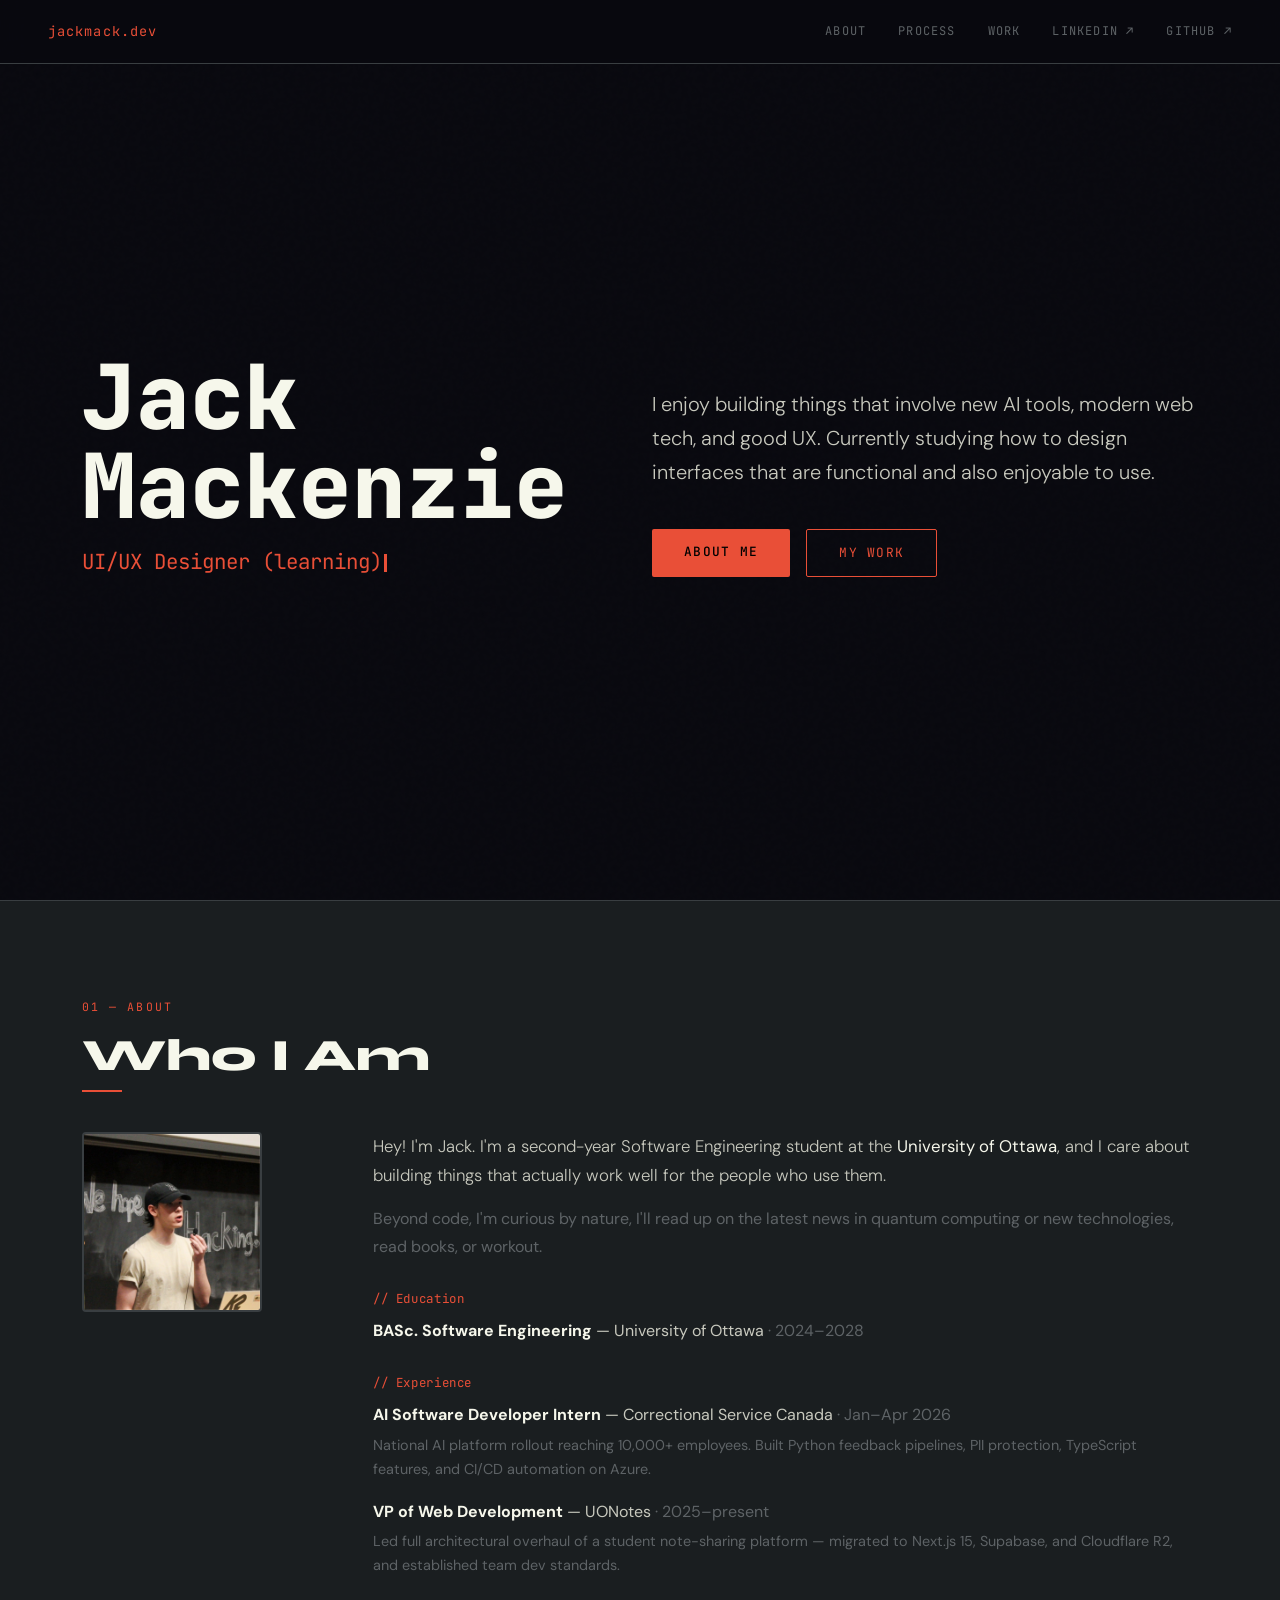
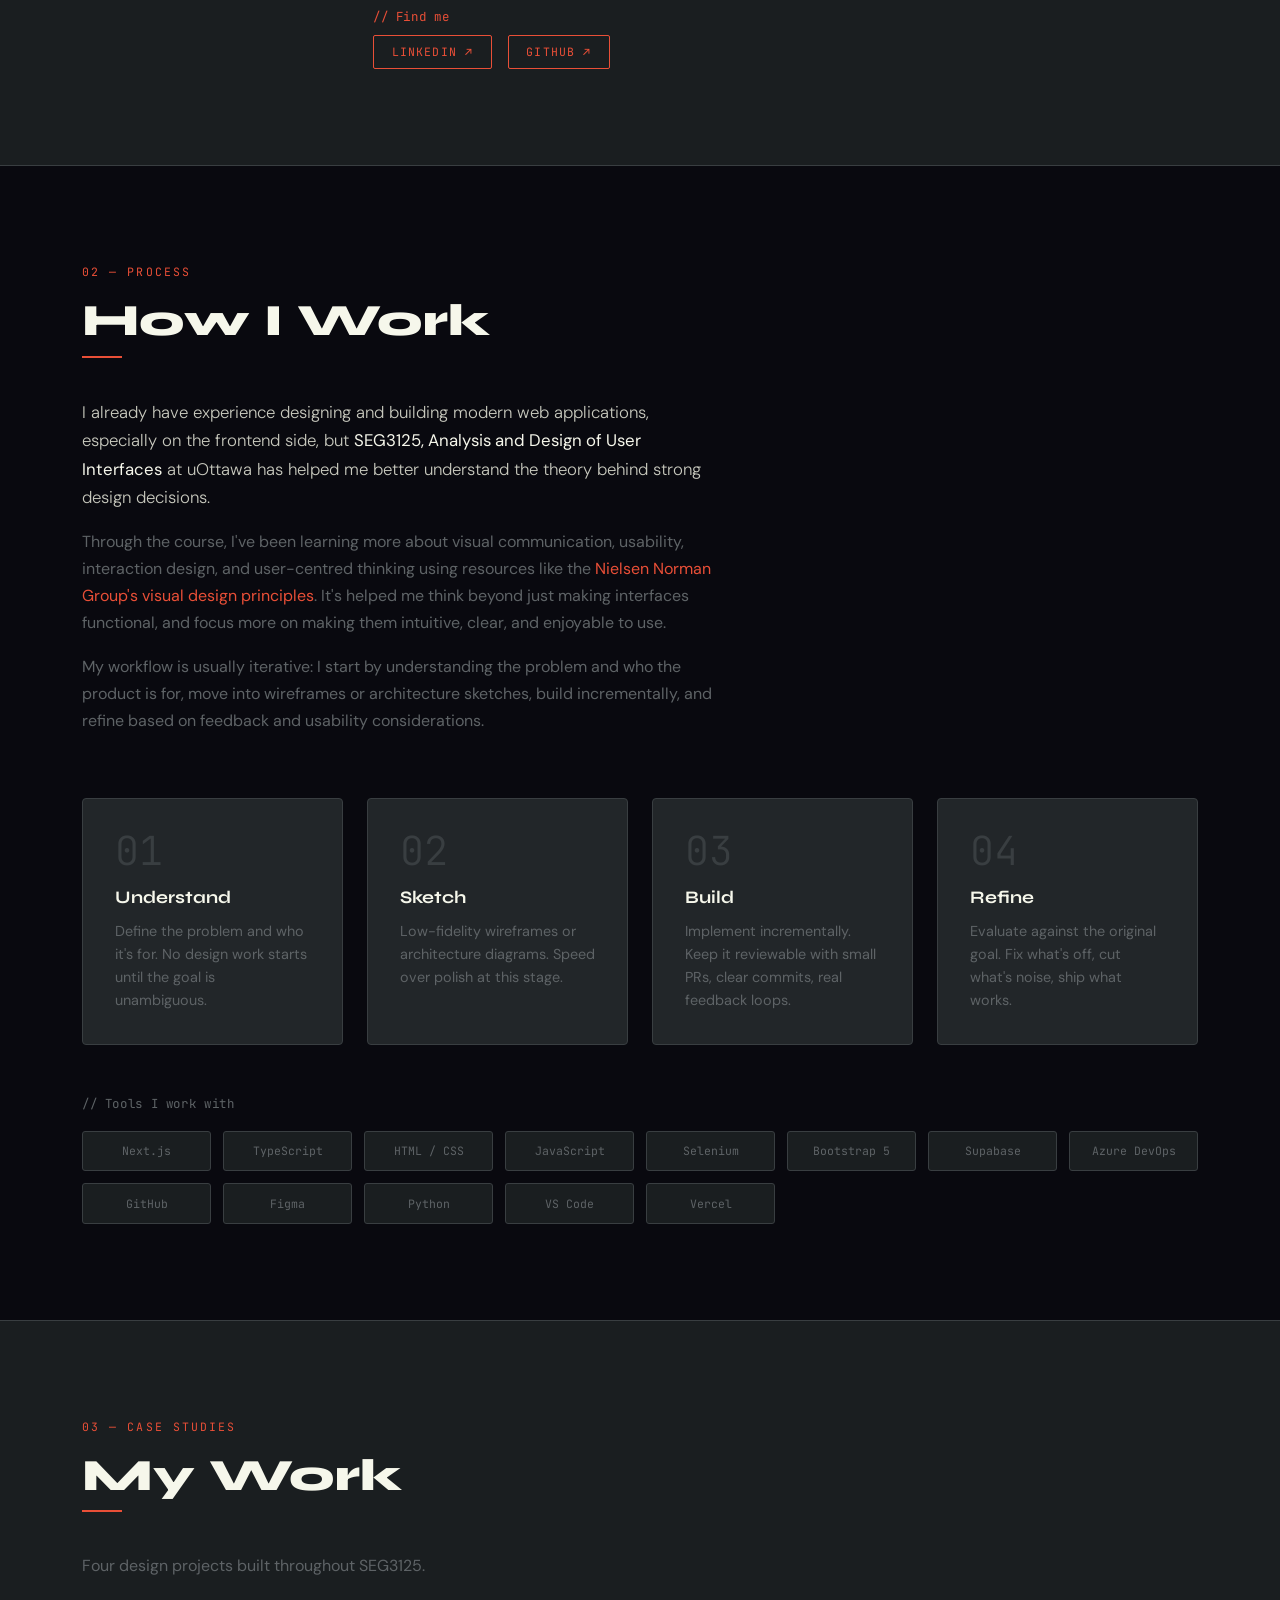
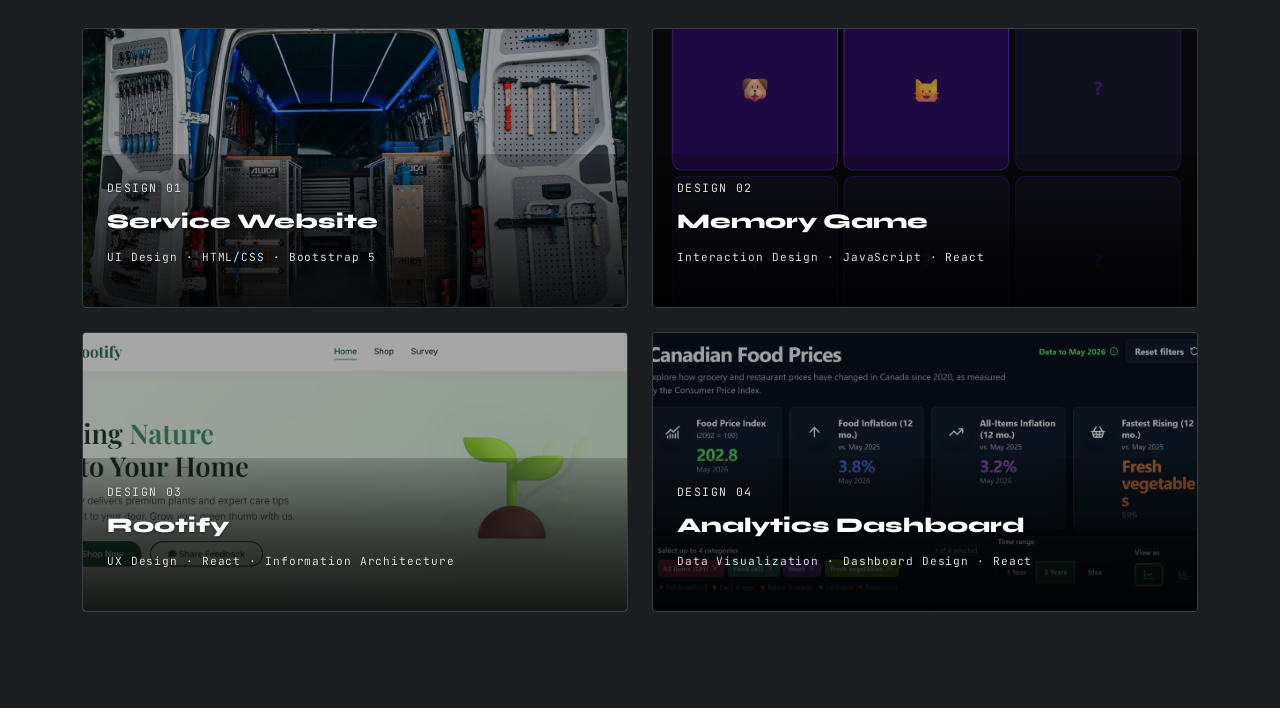
==== commit ee096df0: "Dashboard added to portfolio" ====
--- a/index.html
+++ b/index.html
@@ -248,7 +248,7 @@
       <!-- Design 4: Analytics Dashboard -->
       <div class="col-md-6 fade-in">
         <div class="case-card">
-          <a href="coming-soon.html" class="case-link">
+          <a href="https://cpi-dashboard-bice.vercel.app/" target="_blank" class="case-link">
             <img src="images/dashboard.png" alt="Analytics dashboard placeholder" class="case-img">
             <div class="case-content">
               <p class="case-num">DESIGN 04</p>
